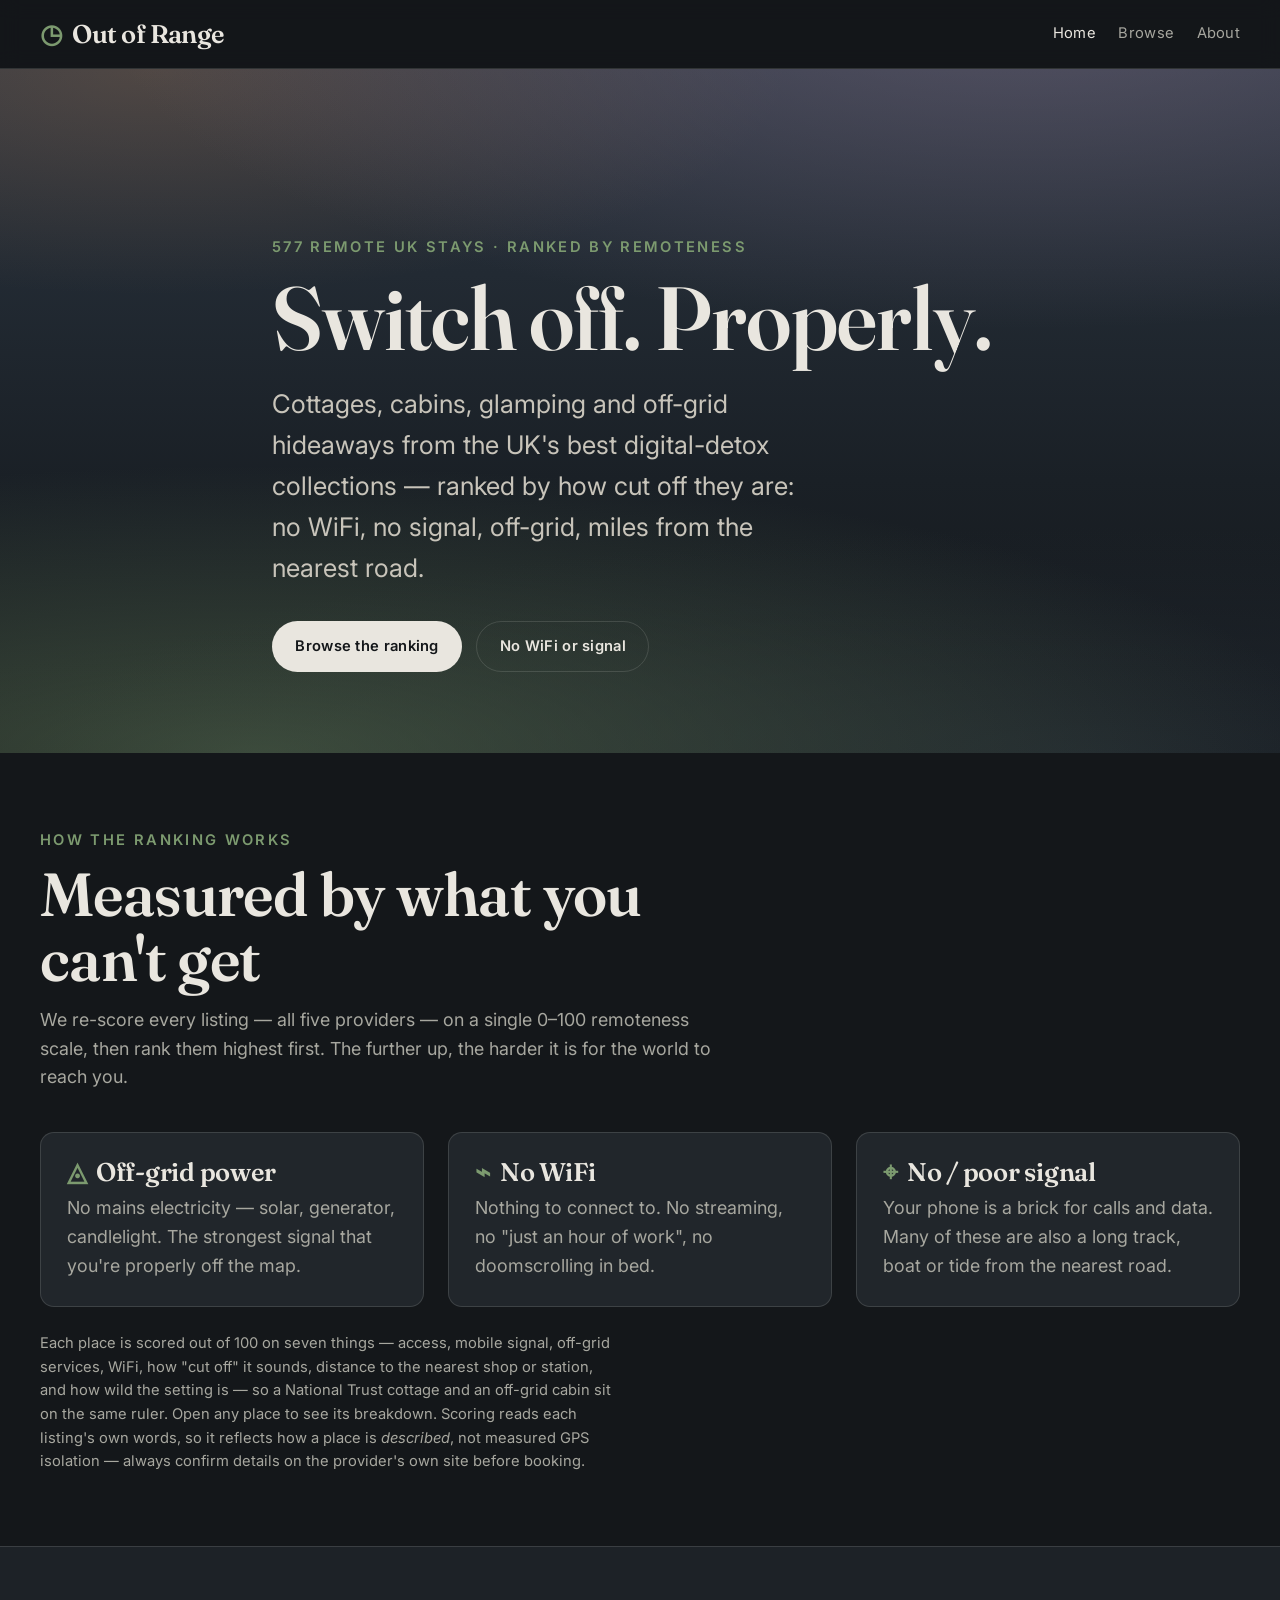
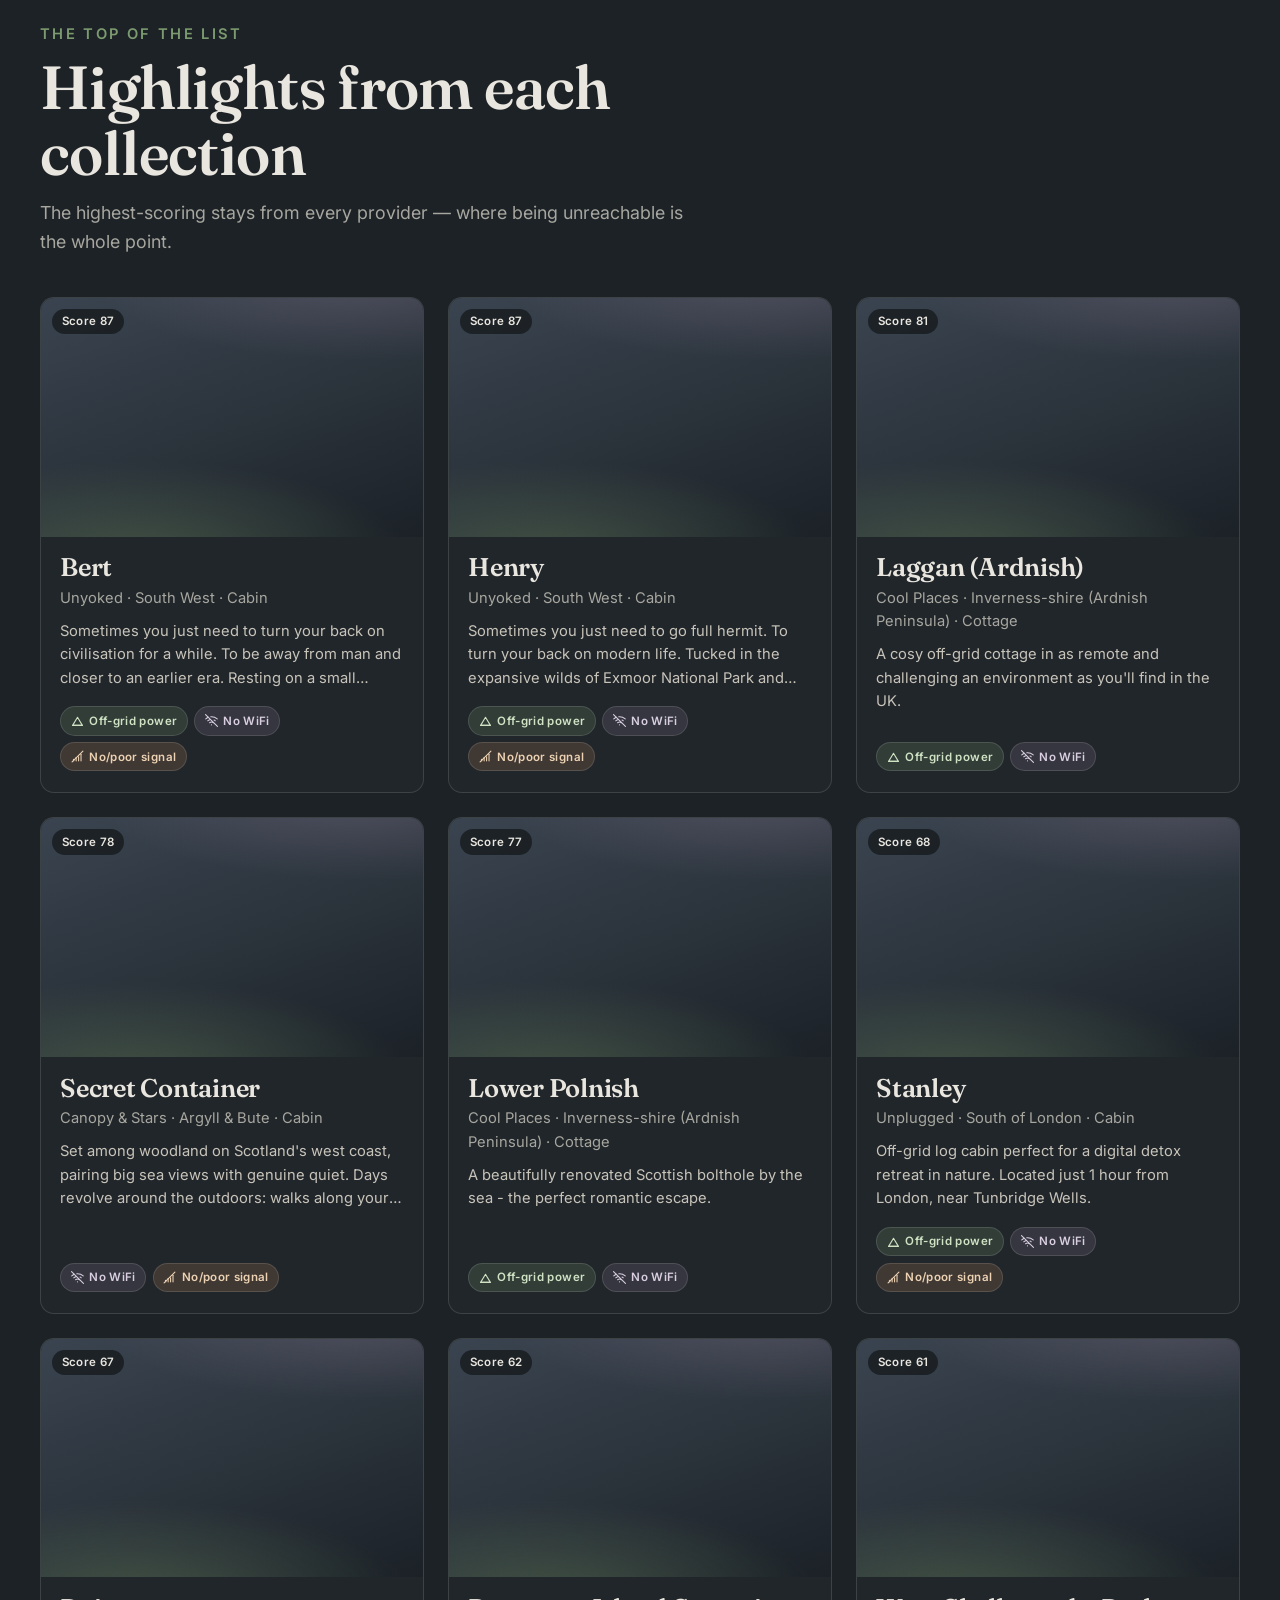
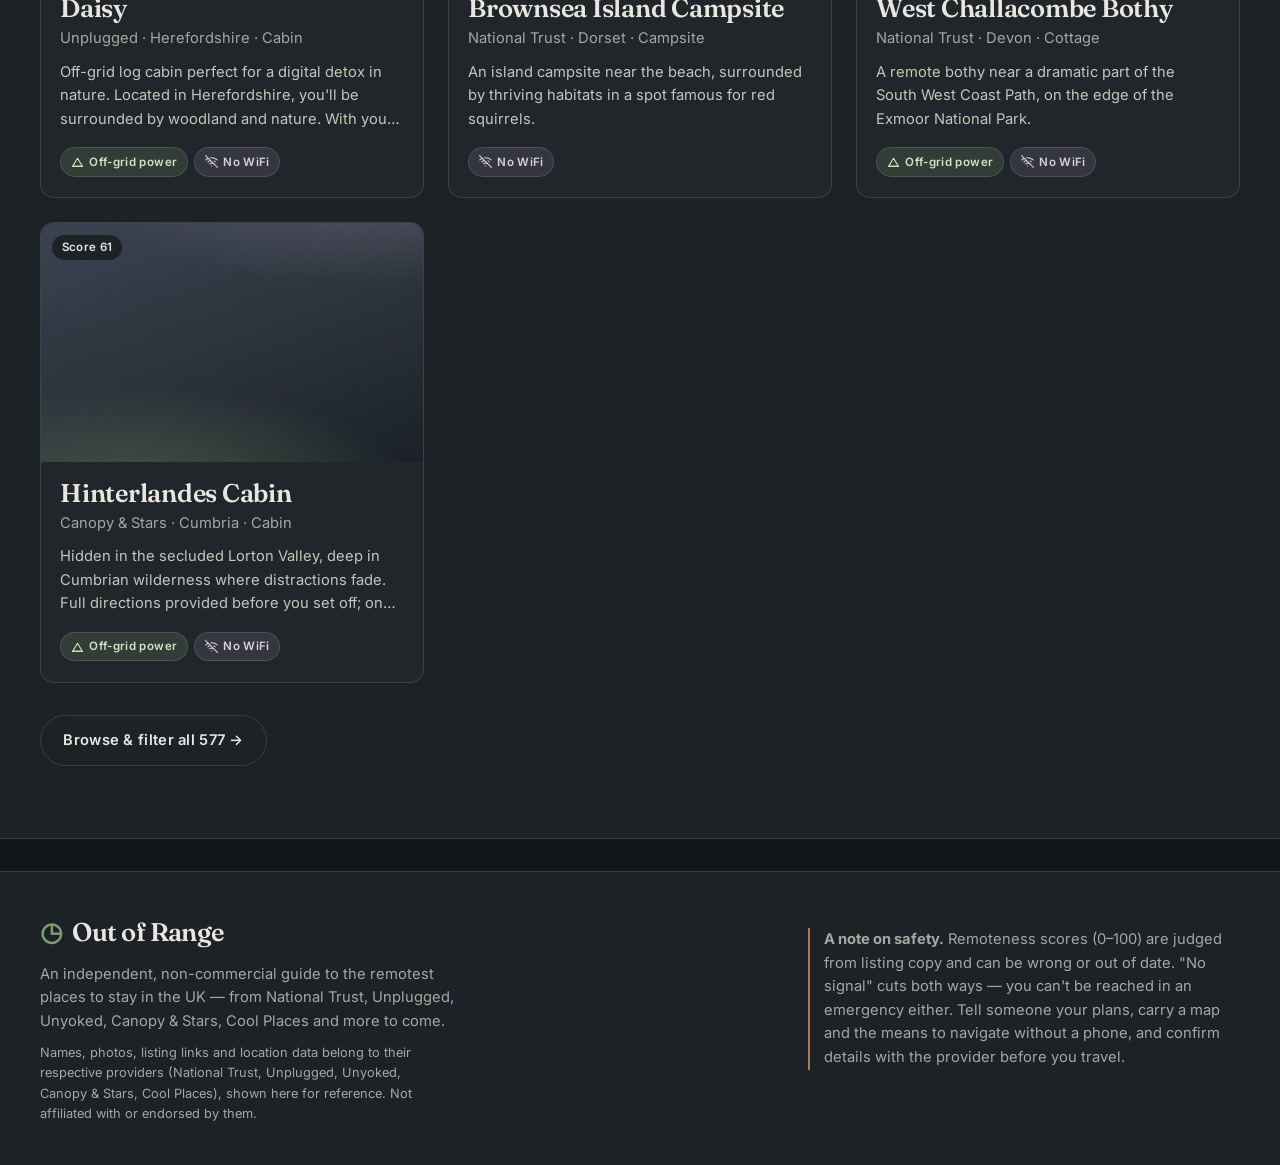
==== index.html @ 347387bb "Initial commit: Out of Range — ranked guide to remote UK stays Static site (plain HTML/CSS/JS) ranki" ====
<!DOCTYPE html>
<html lang="en-GB">
<head>
  <meta charset="UTF-8">
  <meta name="viewport" content="width=device-width, initial-scale=1.0">
  <title>Out of Range — the remotest UK stays, ranked</title>
  <meta name="description" content="Remote UK cottages, cabins, glamping and campsites from National Trust, Unplugged, Unyoked, Canopy &amp; Stars and Cool Places — ranked by how cut off they are: no WiFi, no mobile signal, off-grid, hard to reach.">
  <link rel="preconnect" href="https://fonts.googleapis.com">
  <link rel="preconnect" href="https://fonts.gstatic.com" crossorigin>
  <link href="https://fonts.googleapis.com/css2?family=Fraunces:opsz,wght@9..144,500;9..144,600&family=Inter:wght@400;500;600&display=swap" rel="stylesheet">
  <link rel="stylesheet" href="css/styles.css?v=40389946">
</head>
<body>
  <a class="skip-link" href="#main">Skip to content</a>

  <header class="site-header">
    <div class="wrap site-header__inner">
      <a class="brand" href="index.html"><span class="brand__mark">◷</span> Out of Range</a>
      <nav class="nav" aria-label="Primary">
        <a href="index.html" aria-current="page">Home</a>
        <a href="browse.html">Browse</a>
        <a href="#about">About</a>
      </nav>
    </div>
  </header>

  <main id="main">
    <!-- Hero -->
    <section class="hero">
      <div class="hero__scene" aria-hidden="true"></div>
      <div class="hero__ridges" aria-hidden="true"></div>
      <div class="wrap hero__inner">
        <span class="eyebrow">577 remote UK stays · ranked by remoteness</span>
        <h1>Switch off. Properly.</h1>
        <p>Cottages, cabins, glamping and off-grid hideaways from the UK's best digital-detox collections — ranked by how cut off they are: no WiFi, no signal, off-grid, miles from the nearest road.</p>
        <div class="hero__cta">
          <a class="btn btn--primary" href="browse.html">Browse the ranking</a>
          <a class="btn btn--ghost" href="browse.html?connectivity=nowifi,nosignal">No WiFi or signal</a>
        </div>
      </div>
    </section>

    <!-- Concept -->
    <section class="section" id="about">
      <div class="wrap">
        <div class="section__head">
          <span class="eyebrow">How the ranking works</span>
          <h2>Measured by what you can't get</h2>
          <p class="muted">We re-score every listing — all five providers — on a single 0–100 remoteness scale, then rank them highest first. The further up, the harder it is for the world to reach you.</p>
        </div>
        <div class="concept-grid">
          <div class="concept">
            <h3><span class="icon">◬</span> Off-grid power</h3>
            <p class="muted">No mains electricity — solar, generator, candlelight. The strongest signal that you're properly off the map.</p>
          </div>
          <div class="concept">
            <h3><span class="icon">⌁</span> No WiFi</h3>
            <p class="muted">Nothing to connect to. No streaming, no "just an hour of work", no doomscrolling in bed.</p>
          </div>
          <div class="concept">
            <h3><span class="icon">⌖</span> No / poor signal</h3>
            <p class="muted">Your phone is a brick for calls and data. Many of these are also a long track, boat or tide from the nearest road.</p>
          </div>
        </div>
        <p class="muted" style="margin-block-start:1.6rem;max-inline-size:64ch;font-size:var(--step--1)">
          Each place is scored out of 100 on seven things — access, mobile signal, off-grid services, WiFi, how "cut off" it sounds, distance to the nearest shop or station, and how wild the setting is — so a National Trust cottage and an off-grid cabin sit on the same ruler. Open any place to see its breakdown. Scoring reads each listing's own words, so it reflects how a place is <em>described</em>, not measured GPS isolation — always confirm details on the provider's own site before booking.
        </p>
      </div>
    </section>

    <!-- Featured -->
    <section class="section section--alt">
      <div class="wrap">
        <div class="section__head">
          <span class="eyebrow">The top of the list</span>
          <h2>Highlights from each collection</h2>
          <p class="muted">The highest-scoring stays from every provider — where being unreachable is the whole point.</p>
        </div>
        <div class="card-grid" id="featured-grid"><!-- populated by site.js --></div>
        <p style="margin-block-start:2rem">
          <a class="btn btn--ghost" href="browse.html">Browse &amp; filter all 577 →</a>
        </p>
      </div>
    </section>
  </main>

  <footer class="site-footer">
    <div class="wrap site-footer__inner">
      <div>
        <a class="brand" href="index.html"><span class="brand__mark">◷</span> Out of Range</a>
        <p style="margin-block-start:0.6rem">An independent, non-commercial guide to the remotest places to stay in the UK — from National Trust, Unplugged, Unyoked, Canopy &amp; Stars, Cool Places and more to come.</p>
        <p class="muted" style="font-size:0.8rem;margin-block-start:0.6rem">Names, photos, listing links and location data belong to their respective providers (National Trust, Unplugged, Unyoked, Canopy &amp; Stars, Cool Places), shown here for reference. Not affiliated with or endorsed by them.</p>
      </div>
      <div>
        <p class="safety"><strong>A note on safety.</strong> Remoteness scores (0–100) are judged from listing copy and can be wrong or out of date. "No signal" cuts both ways — you can't be reached in an emergency either. Tell someone your plans, carry a map and the means to navigate without a phone, and confirm details with the provider before you travel.</p>
      </div>
    </div>
  </footer>

  <script src="js/data.js?v=ab184cbf"></script>
  <script src="js/site.js?v=0c381d58"></script>
</body>
</html>
---- css/styles.css ----
/* ============================================================
   Out of Range — styles
   Plain CSS, no build. Organised: tokens, reset, layout,
   components, page sections, responsive, motion.
   ============================================================ */

/* ---------- Design tokens ---------- */
:root {
  /* Earthy / atmospheric palette */
  --ink: #14171a;          /* near-black slate */
  --ink-2: #1d2227;
  --fog: #e9e6df;          /* warm off-white */
  --fog-dim: #c8c4ba;
  --stone: #6f7670;        /* muted grey-green */
  --moss: #5b7355;         /* moss green */
  --moss-bright: #7c9a6f;
  --heather: #7d6f86;      /* muted purple */
  --rust: #b07a4f;         /* warm accent */
  --line: rgba(233, 230, 223, 0.14);

  --bg: var(--ink);
  --surface: #21262b;
  --surface-2: #2a3036;
  --text: var(--fog);
  --text-dim: #a7a79f;
  --accent: var(--moss-bright);

  --maxw: 1200px;
  --radius: 14px;
  --radius-sm: 9px;
  --shadow: 0 14px 40px rgba(0, 0, 0, 0.45);

  --serif: "Fraunces", "Iowan Old Style", "Palatino Linotype", Georgia, serif;
  --sans: "Inter", system-ui, -apple-system, "Segoe UI", Roboto, sans-serif;

  --step--1: clamp(0.82rem, 0.78rem + 0.2vw, 0.92rem);
  --step-0: clamp(1rem, 0.96rem + 0.25vw, 1.12rem);
  --step-1: clamp(1.3rem, 1.2rem + 0.6vw, 1.6rem);
  --step-2: clamp(1.7rem, 1.4rem + 1.4vw, 2.4rem);
  --step-3: clamp(2.4rem, 1.9rem + 2.6vw, 3.8rem);
  --step-4: clamp(3rem, 2.2rem + 4.5vw, 5.6rem);
}

/* ---------- Reset ---------- */
*,
*::before,
*::after { box-sizing: border-box; }

* { margin: 0; }

html { -webkit-text-size-adjust: 100%; scroll-behavior: smooth; }

body {
  font-family: var(--sans);
  font-size: var(--step-0);
  line-height: 1.6;
  color: var(--text);
  background: var(--bg);
  -webkit-font-smoothing: antialiased;
  text-rendering: optimizeLegibility;
  min-block-size: 100dvh;
}

img { display: block; max-inline-size: 100%; height: auto; }

a { color: inherit; text-decoration-color: var(--line); text-underline-offset: 3px; }
a:hover { text-decoration-color: var(--accent); }

h1, h2, h3 { font-family: var(--serif); font-weight: 600; line-height: 1.08; letter-spacing: -0.01em; }

button { font: inherit; cursor: pointer; }

:focus-visible {
  outline: 2px solid var(--moss-bright);
  outline-offset: 3px;
  border-radius: 4px;
}

/* ---------- Layout helpers ---------- */
.wrap {
  inline-size: min(100% - 2.5rem, var(--maxw));
  margin-inline: auto;
}

.skip-link {
  position: absolute;
  inset-block-start: -100px;
  inset-inline-start: 1rem;
  background: var(--fog);
  color: var(--ink);
  padding: 0.6rem 1rem;
  border-radius: 0 0 var(--radius-sm) var(--radius-sm);
  z-index: 100;
  transition: inset-block-start 0.2s ease;
}
.skip-link:focus { inset-block-start: 0; }

.eyebrow {
  font-family: var(--sans);
  font-size: var(--step--1);
  font-weight: 600;
  letter-spacing: 0.16em;
  text-transform: uppercase;
  color: var(--accent);
}

.muted { color: var(--text-dim); }

.visually-hidden {
  position: absolute;
  inline-size: 1px;
  block-size: 1px;
  padding: 0;
  margin: -1px;
  overflow: hidden;
  clip: rect(0, 0, 0, 0);
  white-space: nowrap;
  border: 0;
}

/* ---------- Header / nav ---------- */
.site-header {
  position: sticky;
  inset-block-start: 0;
  z-index: 40;
  backdrop-filter: blur(10px);
  background: color-mix(in srgb, var(--ink) 78%, transparent);
  border-block-end: 1px solid var(--line);
}
.site-header__inner {
  display: flex;
  align-items: center;
  justify-content: space-between;
  gap: 1rem;
  padding-block: 0.85rem;
}
.brand {
  display: inline-flex;
  align-items: center;
  gap: 0.6rem;
  font-family: var(--serif);
  font-size: var(--step-1);
  font-weight: 600;
  text-decoration: none;
  letter-spacing: -0.02em;
}
.brand__mark { color: var(--accent); }
.nav {
  display: flex;
  gap: 1.4rem;
  font-size: var(--step--1);
  letter-spacing: 0.02em;
}
.nav a { text-decoration: none; color: var(--text-dim); transition: color 0.15s ease; }
.nav a:hover,
.nav a[aria-current="page"] { color: var(--text); }

/* ---------- Hero ---------- */
.hero {
  position: relative;
  isolation: isolate;
  min-block-size: clamp(420px, 76dvh, 760px);
  display: grid;
  align-items: end;
  overflow: clip;
}
.hero__scene {
  position: absolute;
  inset: 0;
  z-index: -2;
  /* Layered gradients evoking misty ridgelines at dusk. */
  background:
    radial-gradient(120% 80% at 80% -10%, rgba(125, 111, 134, 0.5), transparent 60%),
    radial-gradient(90% 60% at 12% 0%, rgba(176, 122, 79, 0.28), transparent 55%),
    linear-gradient(180deg, #2b3440 0%, #222a33 30%, #1a2026 60%, #14171a 100%);
}
.hero__ridges {
  position: absolute;
  inset: 0;
  z-index: -1;
  background:
    radial-gradient(140% 70% at 20% 100%, rgba(91, 115, 85, 0.55), transparent 60%),
    radial-gradient(150% 60% at 85% 100%, rgba(31, 38, 46, 0.9), transparent 55%),
    radial-gradient(120% 50% at 50% 108%, rgba(20, 23, 26, 0.95), transparent 60%);
}
.hero__inner { padding-block: clamp(3rem, 9vh, 7rem); max-inline-size: 46rem; }
.hero h1 {
  font-size: var(--step-4);
  margin-block: 0.6rem 1.1rem;
}
.hero p { font-size: var(--step-1); color: var(--fog-dim); max-inline-size: 34rem; }
.hero__cta { margin-block-start: 2rem; display: flex; flex-wrap: wrap; gap: 0.9rem; }

/* ---------- Buttons ---------- */
.btn {
  display: inline-flex;
  align-items: center;
  gap: 0.5rem;
  padding: 0.8rem 1.4rem;
  border-radius: 999px;
  border: 1px solid transparent;
  font-size: var(--step--1);
  font-weight: 600;
  letter-spacing: 0.02em;
  text-decoration: none;
  transition: transform 0.15s ease, background 0.15s ease, border-color 0.15s ease;
}
.btn svg { inline-size: 17px; block-size: 17px; flex: none; }
.btn--primary { background: var(--fog); color: var(--ink); }
.btn--primary:hover { transform: translateY(-2px); background: #fff; }
.btn--ghost { border-color: var(--line); color: var(--text); }
.btn--ghost:hover { border-color: var(--accent); transform: translateY(-2px); }

/* ---------- Section scaffolding ---------- */
.section { padding-block: clamp(3.5rem, 8vh, 6rem); }
.section__head { max-inline-size: 42rem; margin-block-end: 2.5rem; }
.section__head h2 { font-size: var(--step-3); margin-block: 0.5rem 0.8rem; }
.section--alt { background: var(--ink-2); border-block: 1px solid var(--line); }

/* ---------- Concept strip ---------- */
.concept-grid {
  display: grid;
  grid-template-columns: repeat(auto-fit, minmax(220px, 1fr));
  gap: 1.5rem;
}
.concept {
  padding: 1.6rem;
  border: 1px solid var(--line);
  border-radius: var(--radius);
  background: var(--surface);
}
.concept h3 { font-size: var(--step-1); margin-block-end: 0.5rem; display: flex; align-items: center; gap: 0.6rem; }
.concept .icon { color: var(--accent); }

/* ---------- Card grid ---------- */
.card-grid {
  display: grid;
  grid-template-columns: repeat(auto-fill, minmax(min(100%, 290px), 1fr));
  gap: 1.5rem;
}

.card {
  position: relative;
  display: flex;
  flex-direction: column;
  background: var(--surface);
  border: 1px solid var(--line);
  border-radius: var(--radius);
  overflow: clip;
  text-decoration: none;
  color: inherit;
  transition: transform 0.18s ease, border-color 0.18s ease, box-shadow 0.18s ease;
}
.card:hover {
  transform: translateY(-4px);
  border-color: color-mix(in srgb, var(--accent) 50%, var(--line));
  box-shadow: var(--shadow);
}
.card__media {
  aspect-ratio: 16 / 10;
  position: relative;
  overflow: clip;
}
.card__media img {
  inline-size: 100%;
  block-size: 100%;
  object-fit: cover;
  transition: transform 0.4s ease;
}
.card:hover .card__media img { transform: scale(1.04); }
.card__rank {
  position: absolute;
  inset-block-start: 0.7rem;
  inset-inline-start: 0.7rem;
  font-size: 0.72rem;
  font-weight: 600;
  letter-spacing: 0.03em;
  background: color-mix(in srgb, var(--ink) 72%, transparent);
  backdrop-filter: blur(4px);
  color: var(--fog);
  padding: 0.22rem 0.6rem;
  border-radius: 999px;
}
.card__body { padding: 1.1rem 1.2rem 1.3rem; display: flex; flex-direction: column; gap: 0.6rem; flex: 1; }
.card__title { font-size: var(--step-1); }
.card__loc { font-size: var(--step--1); color: var(--text-dim); margin-block-start: -0.3rem; }
.card__blurb {
  font-size: var(--step--1);
  color: var(--fog-dim);
  display: -webkit-box;
  -webkit-line-clamp: 3;
  -webkit-box-orient: vertical;
  line-clamp: 3;
  overflow: clip;
}
.card__badges { margin-block-start: auto; padding-block-start: 0.4rem; }

/* ---------- Connectivity badges ---------- */
.badges { display: flex; flex-wrap: wrap; gap: 0.4rem; }
.badge {
  display: inline-flex;
  align-items: center;
  gap: 0.35rem;
  font-size: 0.72rem;
  font-weight: 600;
  letter-spacing: 0.03em;
  padding: 0.28rem 0.6rem;
  border-radius: 999px;
  border: 1px solid var(--line);
  white-space: nowrap;
}
.badge svg { inline-size: 13px; block-size: 13px; }
.badge--nowifi { background: color-mix(in srgb, var(--heather) 22%, var(--surface)); color: #d9cfe0; }
.badge--patchy { background: color-mix(in srgb, var(--heather) 14%, var(--surface)); color: #c9c0d2; }
.badge--nosignal { background: color-mix(in srgb, var(--rust) 22%, var(--surface)); color: #ecd2b3; }
.badge--offgrid { background: color-mix(in srgb, var(--moss) 30%, var(--surface)); color: #cfe2c4; }

/* ---------- Image fallback (when a CDN photo won't load) ---------- */
.media--fallback {
  background:
    radial-gradient(120% 70% at 25% 110%, rgba(91, 115, 85, 0.55), transparent 60%),
    radial-gradient(120% 60% at 85% -10%, rgba(125, 111, 134, 0.4), transparent 60%),
    linear-gradient(160deg, #3a4450 0%, #2a323a 55%, #1b2127 100%);
}

/* ---------- Browse layout ---------- */
.browse {
  display: grid;
  grid-template-columns: 1fr;
  gap: 2rem;
  padding-block: clamp(2rem, 5vh, 3.5rem);
}
@media (min-width: 920px) {
  .browse { grid-template-columns: 260px 1fr; align-items: start; }
}

.filters {
  border: 1px solid var(--line);
  border-radius: var(--radius);
  background: var(--surface);
  padding: 1.3rem;
}
@media (min-width: 920px) {
  .filters { position: sticky; inset-block-start: 5rem; }
}
.filters h2 { font-size: var(--step-1); margin-block-end: 0.3rem; }
.filter-group { border: 0; padding: 0; margin-block-start: 1.3rem; }
.filter-group legend {
  font-size: var(--step--1);
  font-weight: 600;
  letter-spacing: 0.08em;
  text-transform: uppercase;
  color: var(--text-dim);
  margin-block-end: 0.6rem;
  padding: 0;
}
.filter-group--scroll {
  max-block-size: 240px;
  overflow-y: auto;
  scrollbar-gutter: stable;
  overscroll-behavior: contain;
}
.check {
  display: flex;
  align-items: center;
  gap: 0.6rem;
  padding: 0.4rem 0;
  font-size: var(--step--1);
  cursor: pointer;
}
.check input { inline-size: 1.05rem; block-size: 1.05rem; accent-color: var(--moss-bright); cursor: pointer; }
.check .count { margin-inline-start: auto; color: var(--text-dim); font-variant-numeric: tabular-nums; }

.search-field { position: relative; margin-block-start: 0.6rem; }
.search-field input {
  inline-size: 100%;
  padding: 0.7rem 0.9rem;
  border-radius: var(--radius-sm);
  border: 1px solid var(--line);
  background: var(--ink);
  color: var(--text);
  font: inherit;
}
.search-field input::placeholder { color: var(--text-dim); }

.filters__actions { margin-block-start: 1.4rem; }
.link-btn {
  background: none;
  border: 0;
  color: var(--accent);
  font-size: var(--step--1);
  font-weight: 600;
  padding: 0;
  text-decoration: underline;
  text-underline-offset: 3px;
}

.results__bar {
  display: flex;
  align-items: baseline;
  justify-content: space-between;
  gap: 1rem;
  margin-block-end: 1.3rem;
  flex-wrap: wrap;
}
.results__count { font-family: var(--serif); font-size: var(--step-1); }
.sort-field { display: flex; align-items: center; gap: 0.5rem; font-size: var(--step--1); color: var(--text-dim); }
.sort-field select {
  font: inherit;
  font-size: var(--step--1);
  color: var(--text);
  background: var(--surface);
  border: 1px solid var(--line);
  border-radius: var(--radius-sm);
  padding: 0.45rem 0.7rem;
}
.more-wrap { margin-block-start: 2rem; display: grid; place-items: center; }
.more-wrap[hidden] { display: none; }
.empty {
  border: 1px dashed var(--line);
  border-radius: var(--radius);
  padding: 3rem 1.5rem;
  text-align: center;
  color: var(--text-dim);
}

/* mobile filter toggle */
.filters-toggle { display: none; }
@media (max-width: 919px) {
  .filters-toggle {
    display: inline-flex;
    align-items: center;
    gap: 0.5rem;
    margin-block-end: 1rem;
    padding: 0.7rem 1.1rem;
    border-radius: 999px;
    border: 1px solid var(--line);
    background: var(--surface);
    color: var(--text);
  }
  .filters { display: none; }
  .filters[data-open="true"] { display: block; }
}

/* ---------- Place detail ---------- */
.place-hero {
  position: relative;
  isolation: isolate;
  min-block-size: clamp(340px, 56dvh, 560px);
  display: grid;
  align-items: end;
  overflow: clip;
}
.place-hero__bg { position: absolute; inset: 0; z-index: -2; }
.place-hero__bg img { inline-size: 100%; block-size: 100%; object-fit: cover; }
.place-hero::after {
  content: "";
  position: absolute;
  inset: 0;
  z-index: -1;
  background: linear-gradient(180deg, rgba(20,23,26,0.15) 0%, rgba(20,23,26,0.55) 55%, rgba(20,23,26,0.95) 100%);
}
.place-hero__inner { padding-block: clamp(2rem, 6vh, 4rem); }
.place-hero h1 { font-size: var(--step-3); margin-block: 0.6rem 0.8rem; max-inline-size: 18ch; }
.place-hero__meta { display: flex; flex-wrap: wrap; gap: 0.5rem 1.2rem; color: var(--fog-dim); font-size: var(--step--1); }

.place-body {
  display: grid;
  grid-template-columns: 1fr;
  gap: 2.5rem;
  padding-block: clamp(2.5rem, 6vh, 4rem);
}
@media (min-width: 860px) {
  .place-body { grid-template-columns: 1fr 300px; align-items: start; }
}
.prose p { margin-block-end: 1rem; max-inline-size: 60ch; }
.prose p:first-of-type { font-size: var(--step-1); color: var(--fog); font-family: var(--serif); line-height: 1.4; }

.block-h { font-size: var(--step-1); margin-block: 2rem 0.9rem; }

.chips { display: flex; flex-wrap: wrap; gap: 0.5rem; }
.chip {
  font-size: var(--step--1);
  padding: 0.35rem 0.75rem;
  border-radius: 999px;
  border: 1px solid var(--line);
  background: var(--surface);
  color: var(--fog-dim);
}

.quotes { list-style: none; padding: 0; display: flex; flex-direction: column; gap: 0.9rem; max-inline-size: 62ch; }
.quotes li {
  padding: 0.7rem 0 0.7rem 1.1rem;
  border-inline-start: 2px solid color-mix(in srgb, var(--accent) 60%, var(--line));
  color: var(--fog-dim);
  font-style: italic;
}

.score-total { font-family: var(--sans); font-size: var(--step-1); color: var(--accent); margin-inline-start: 0.4rem; }
.score-total small { color: var(--text-dim); font-weight: 400; }
.score-why { max-inline-size: 60ch; margin-block: -0.3rem 1rem; font-style: italic; }
.scorebars { display: grid; gap: 0.55rem; max-inline-size: 30rem; }
.bar { display: grid; grid-template-columns: 7.5rem 1fr 3rem; align-items: center; gap: 0.7rem; font-size: var(--step--1); }
.bar__label { color: var(--fog-dim); }
.bar__track { block-size: 8px; border-radius: 999px; background: color-mix(in srgb, var(--fog) 10%, transparent); overflow: clip; }
.bar__fill { display: block; block-size: 100%; border-radius: 999px; background: linear-gradient(90deg, var(--moss), var(--moss-bright)); }
.bar__val { text-align: end; color: var(--fog-dim); font-variant-numeric: tabular-nums; }
.bar__val small { color: var(--text-dim); }

.caveat {
  margin-block-start: 1.5rem;
  padding: 0.9rem 1.1rem;
  border-radius: var(--radius-sm);
  background: color-mix(in srgb, var(--rust) 12%, var(--surface));
  border: 1px solid var(--line);
  font-size: var(--step--1);
  max-inline-size: 62ch;
}

.gallery {
  margin-block-start: 2rem;
  display: grid;
  grid-template-columns: repeat(auto-fit, minmax(180px, 1fr));
  gap: 0.8rem;
}
.gallery__item { aspect-ratio: 4 / 3; border-radius: var(--radius-sm); overflow: clip; }
.gallery__item img { inline-size: 100%; block-size: 100%; object-fit: cover; }

.factbox__actions { margin-block-start: 1.4rem; display: flex; flex-direction: column; gap: 0.7rem; }
.factbox__actions .btn { justify-content: center; }

.factbox {
  border: 1px solid var(--line);
  border-radius: var(--radius);
  background: var(--surface);
  padding: 1.4rem;
}
@media (min-width: 860px) { .factbox { position: sticky; inset-block-start: 5rem; } }
.factbox h2 { font-size: var(--step-1); margin-block-end: 1rem; }
.fact { padding-block: 0.7rem; border-block-start: 1px solid var(--line); }
.fact:first-of-type { border-block-start: 0; padding-block-start: 0; }
.fact dt { font-size: 0.72rem; letter-spacing: 0.08em; text-transform: uppercase; color: var(--text-dim); }
.fact dd { margin-block-start: 0.15rem; }
.connectivity-note {
  margin-block-start: 1.2rem;
  padding: 0.9rem 1rem;
  border-radius: var(--radius-sm);
  background: var(--ink);
  border: 1px solid var(--line);
  font-size: var(--step--1);
  color: var(--fog-dim);
}
.back-link { display: inline-flex; align-items: center; gap: 0.4rem; margin-block-end: 1.5rem; font-size: var(--step--1); color: var(--text-dim); text-decoration: none; white-space: nowrap; }
.back-link svg { inline-size: 16px; block-size: 16px; flex: none; }
.back-link:hover { color: var(--text); }

/* ---------- Footer ---------- */
.site-footer {
  border-block-start: 1px solid var(--line);
  background: var(--ink-2);
  padding-block: 2.5rem;
  margin-block-start: 2rem;
}
.site-footer__inner { display: flex; flex-wrap: wrap; gap: 1.5rem 3rem; justify-content: space-between; }
.site-footer p { font-size: var(--step--1); color: var(--text-dim); max-inline-size: 48ch; }
.safety {
  margin-block-start: 1rem;
  font-size: 0.8rem;
  color: var(--text-dim);
  border-inline-start: 2px solid var(--rust);
  padding-inline-start: 0.9rem;
}

/* ---------- Motion ---------- */
@media (prefers-reduced-motion: reduce) {
  html { scroll-behavior: auto; }
  *, *::before, *::after {
    animation-duration: 0.001ms !important;
    transition-duration: 0.001ms !important;
  }
}
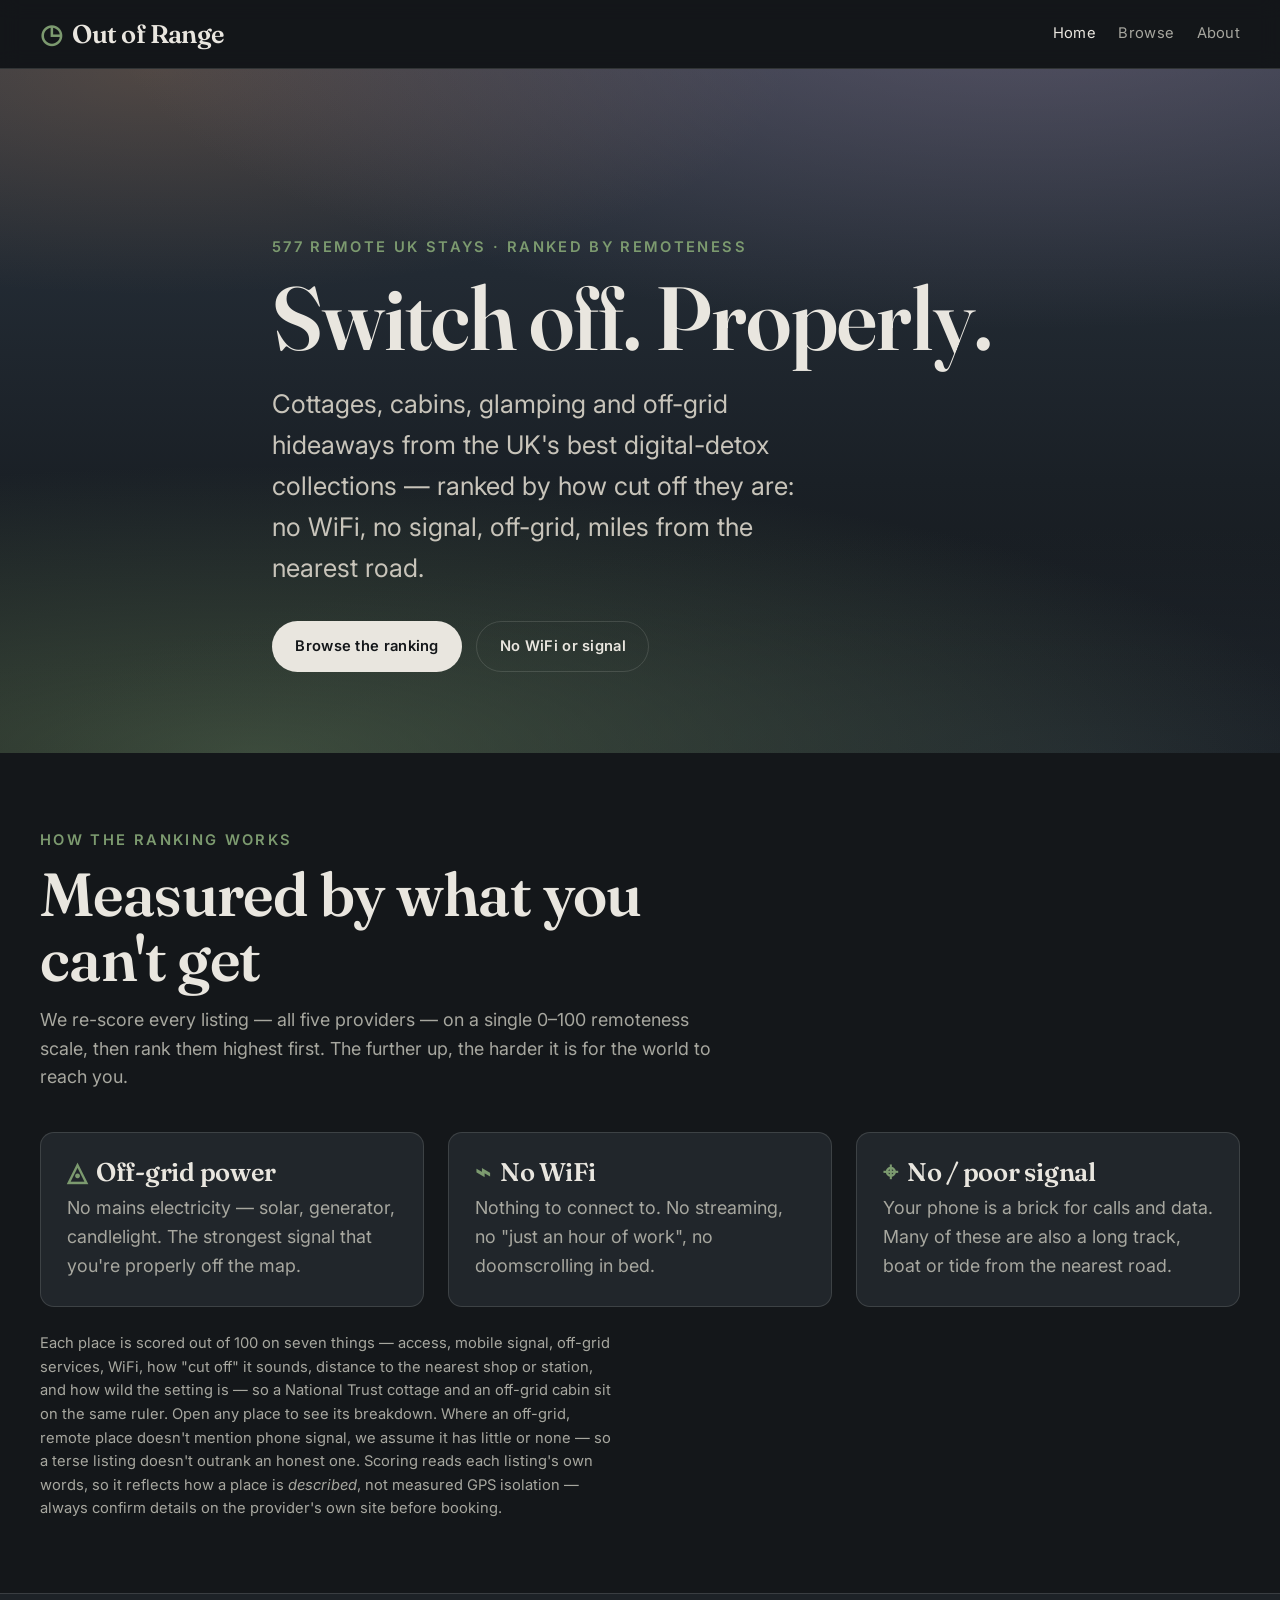
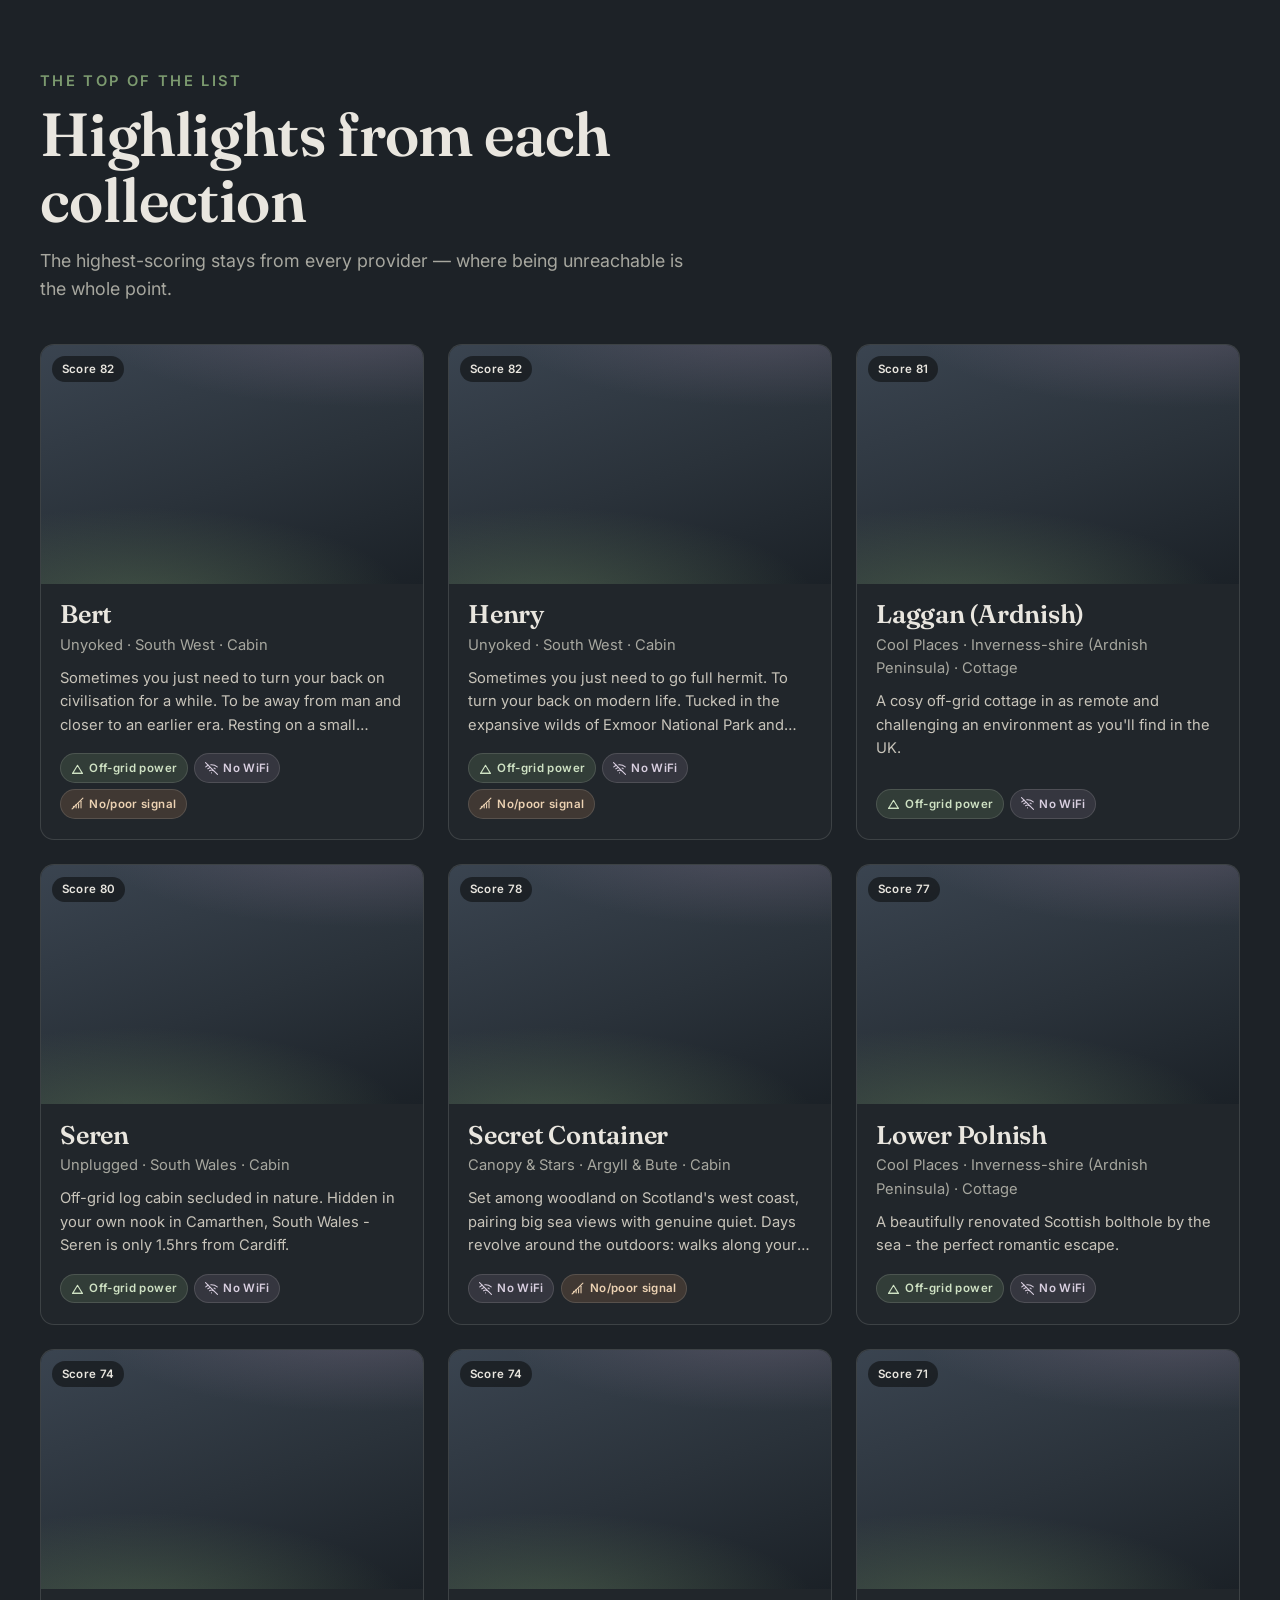
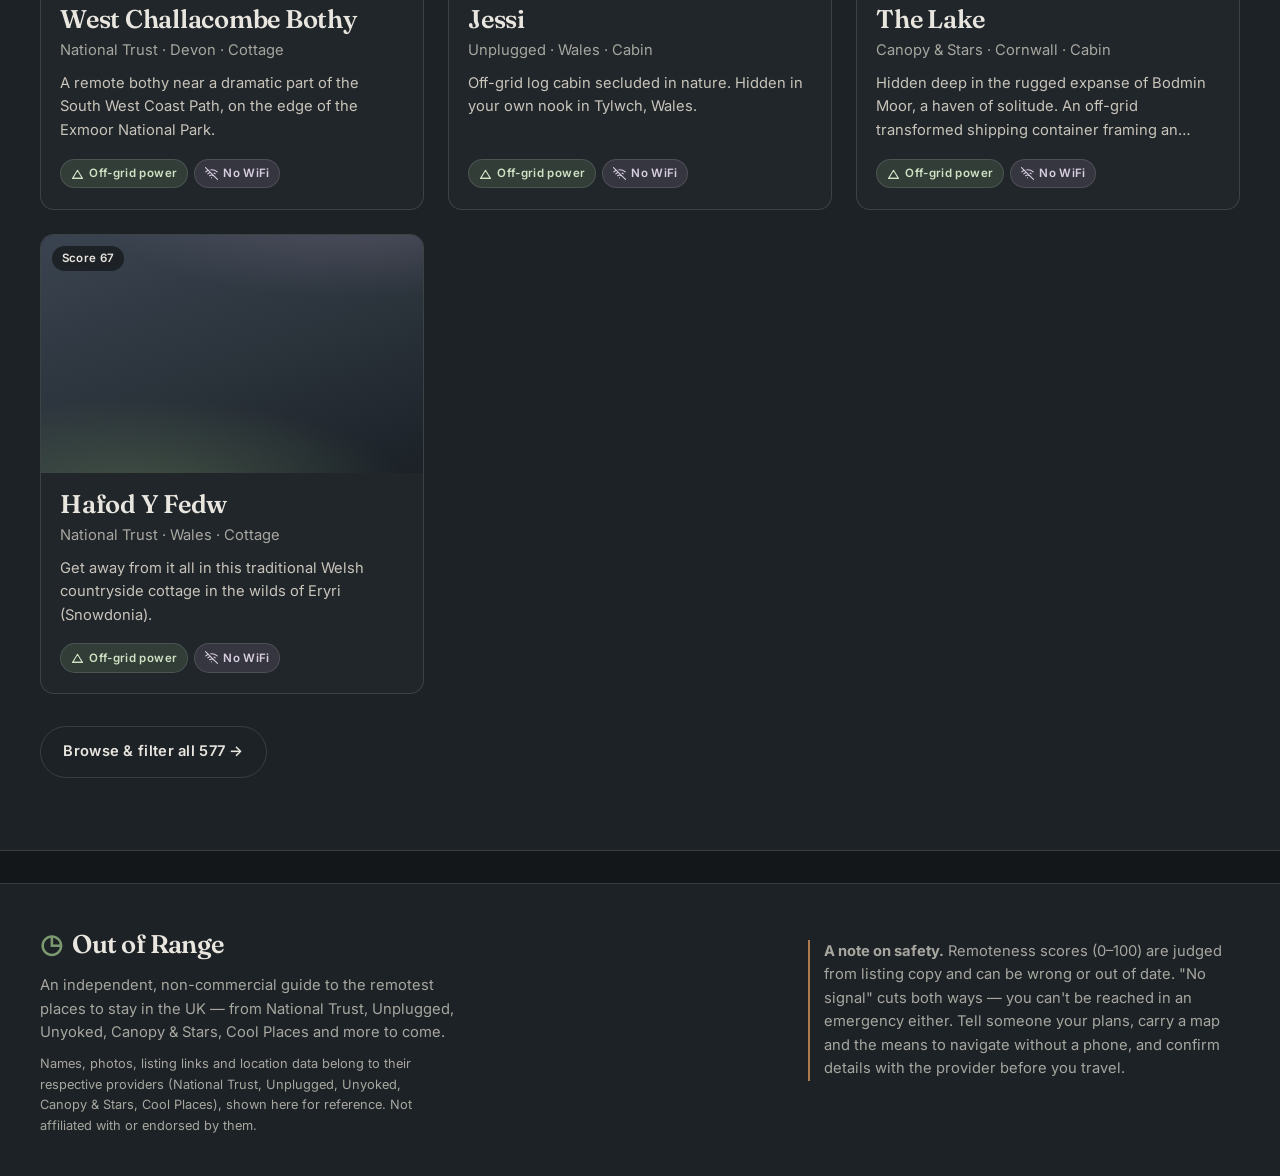
==== commit 6d7f3d32: "Fairer scoring: infer signal for off-grid remote places; ease short hike-in access Listing-copy scor" ====
--- a/index.html
+++ b/index.html
@@ -63,7 +63,7 @@
           </div>
         </div>
         <p class="muted" style="margin-block-start:1.6rem;max-inline-size:64ch;font-size:var(--step--1)">
-          Each place is scored out of 100 on seven things — access, mobile signal, off-grid services, WiFi, how "cut off" it sounds, distance to the nearest shop or station, and how wild the setting is — so a National Trust cottage and an off-grid cabin sit on the same ruler. Open any place to see its breakdown. Scoring reads each listing's own words, so it reflects how a place is <em>described</em>, not measured GPS isolation — always confirm details on the provider's own site before booking.
+          Each place is scored out of 100 on seven things — access, mobile signal, off-grid services, WiFi, how "cut off" it sounds, distance to the nearest shop or station, and how wild the setting is — so a National Trust cottage and an off-grid cabin sit on the same ruler. Open any place to see its breakdown. Where an off-grid, remote place doesn't mention phone signal, we assume it has little or none — so a terse listing doesn't outrank an honest one. Scoring reads each listing's own words, so it reflects how a place is <em>described</em>, not measured GPS isolation — always confirm details on the provider's own site before booking.
         </p>
       </div>
     </section>
@@ -97,7 +97,7 @@
     </div>
   </footer>
 
-  <script src="js/data.js?v=ab184cbf"></script>
+  <script src="js/data.js?v=fb773a36"></script>
   <script src="js/site.js?v=0c381d58"></script>
 </body>
 </html>
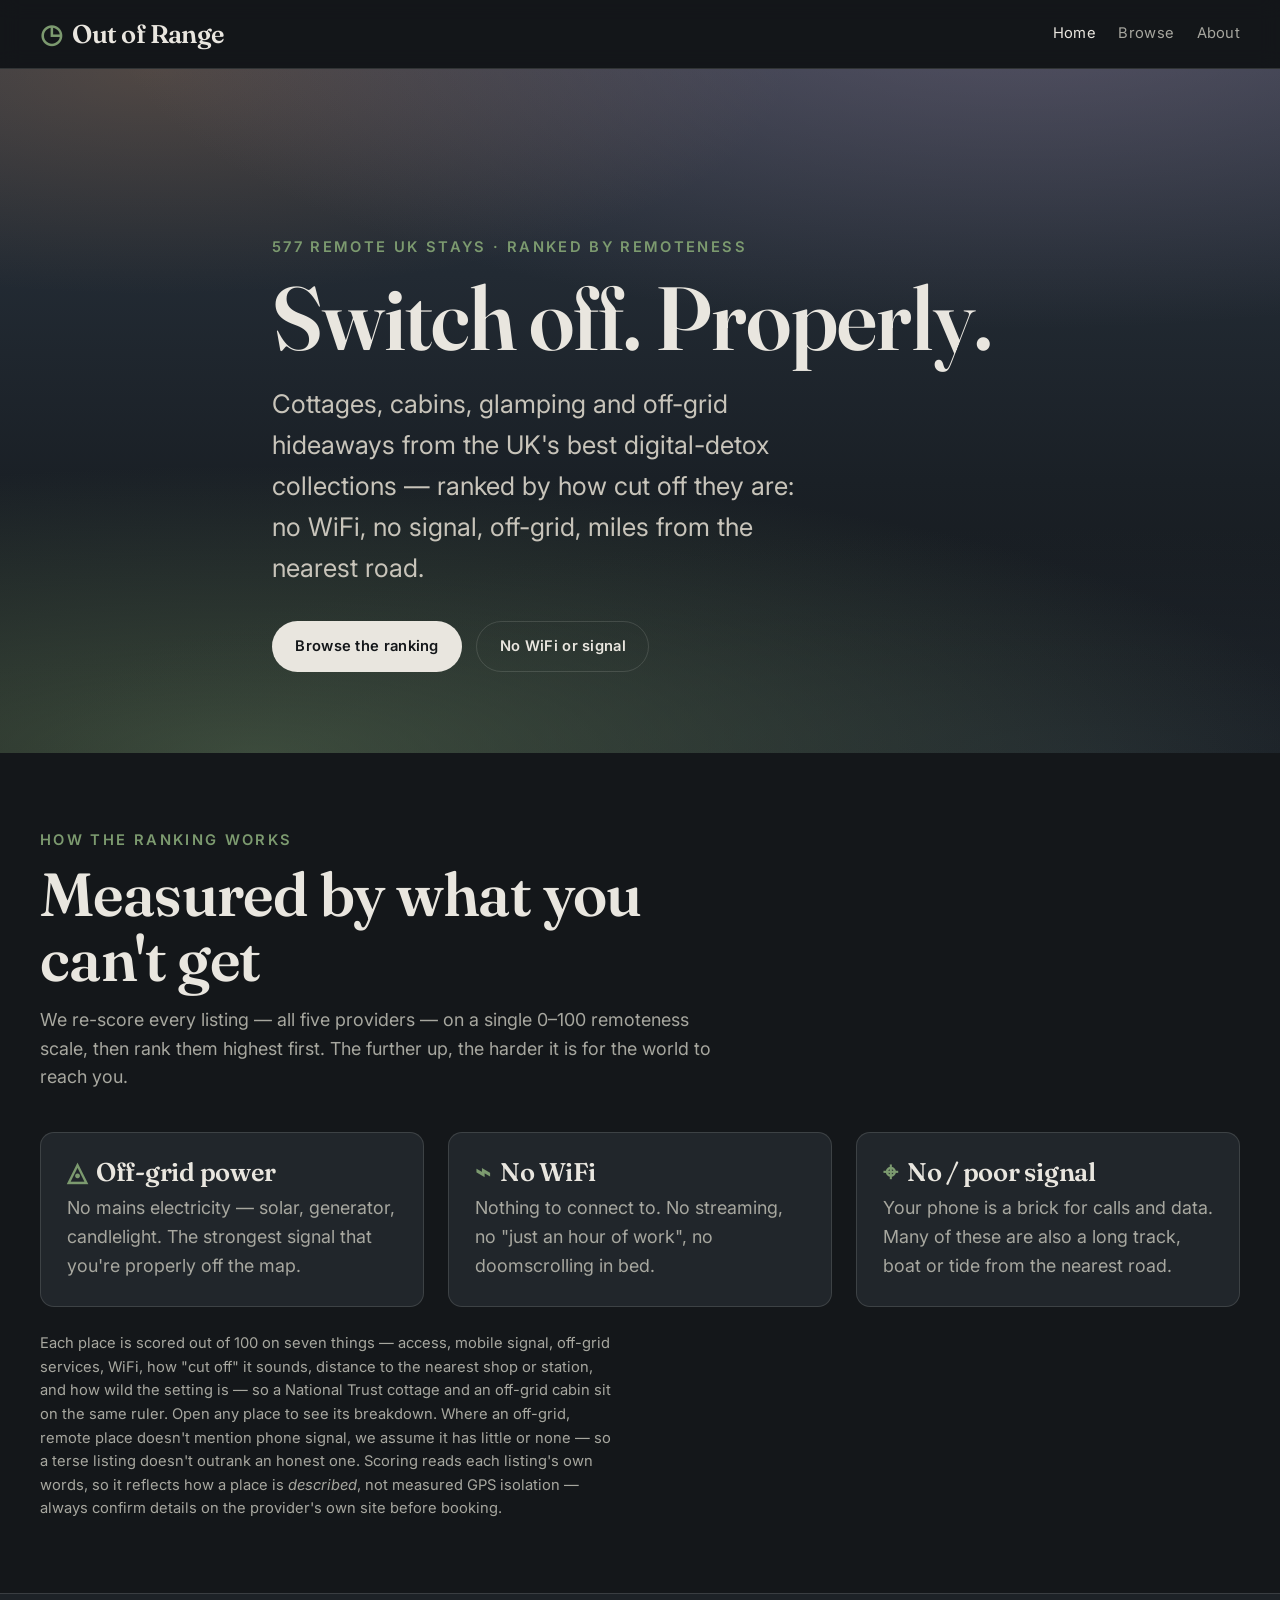
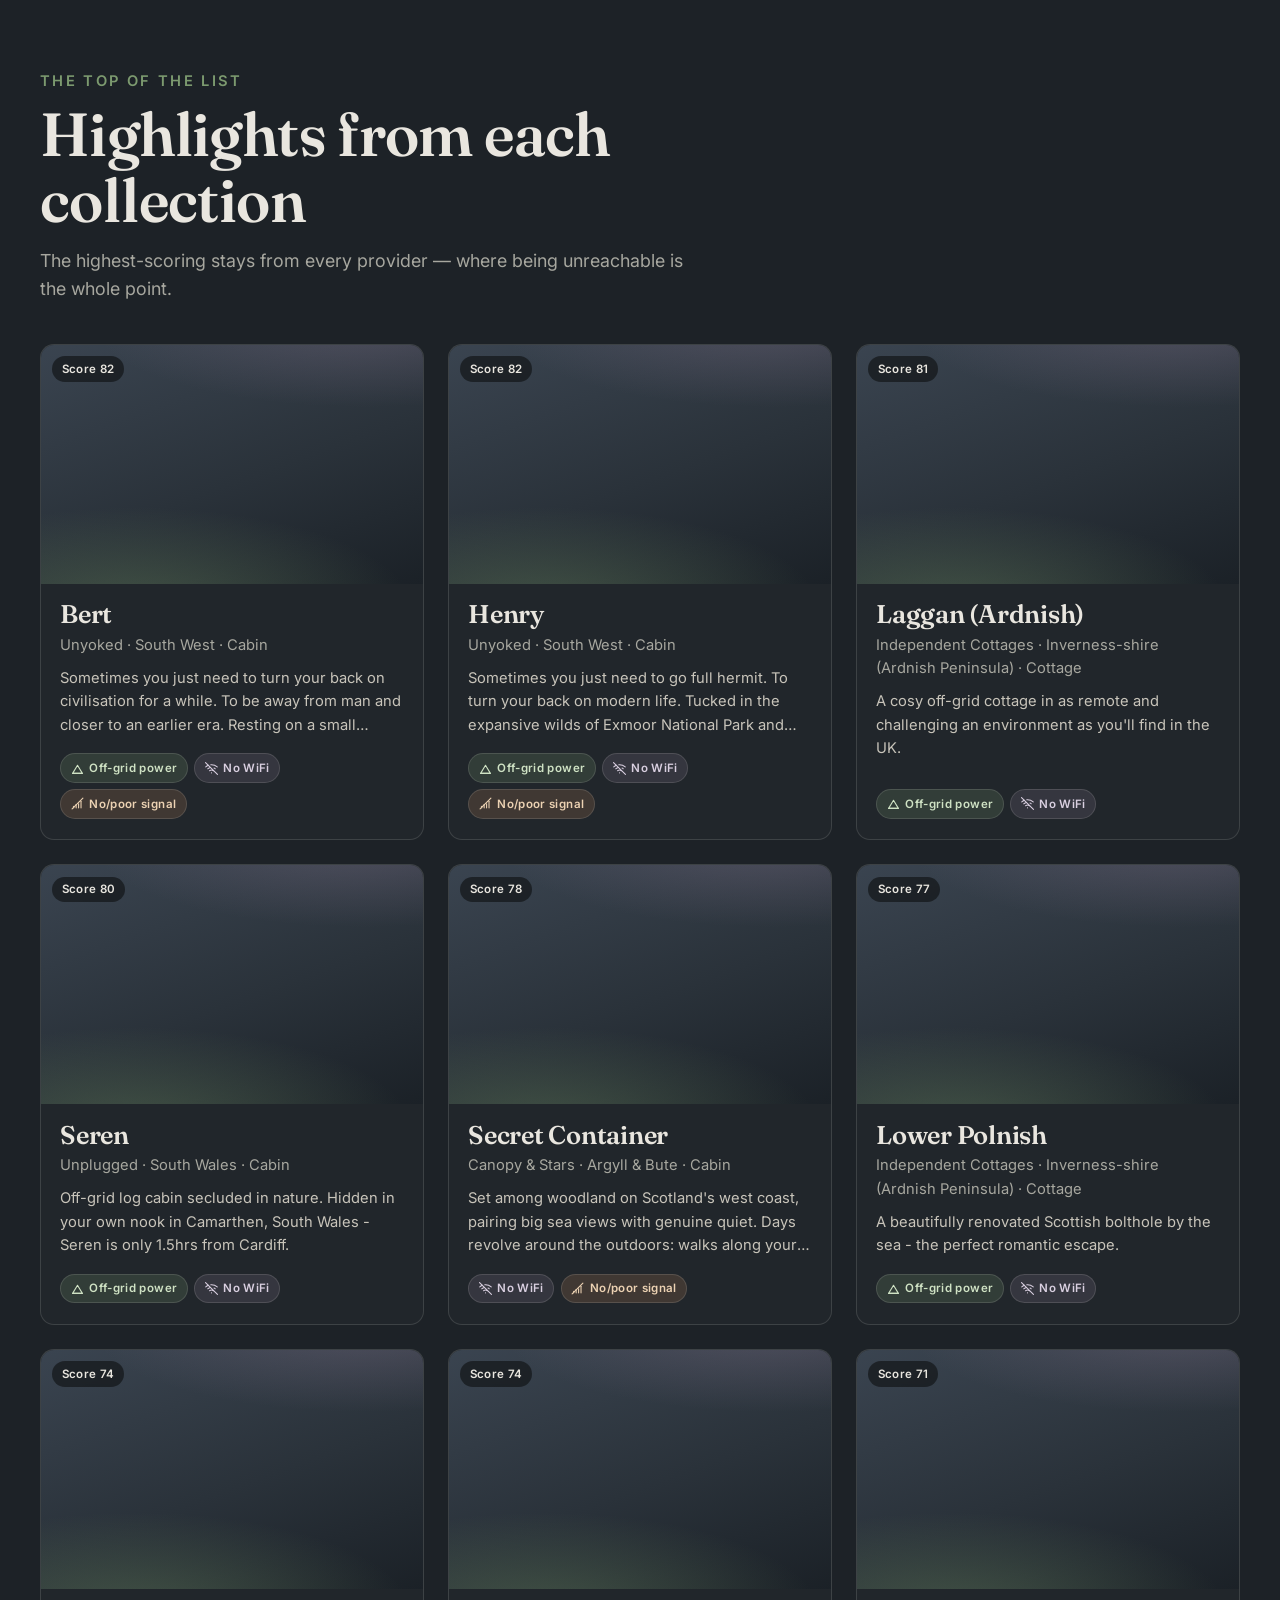
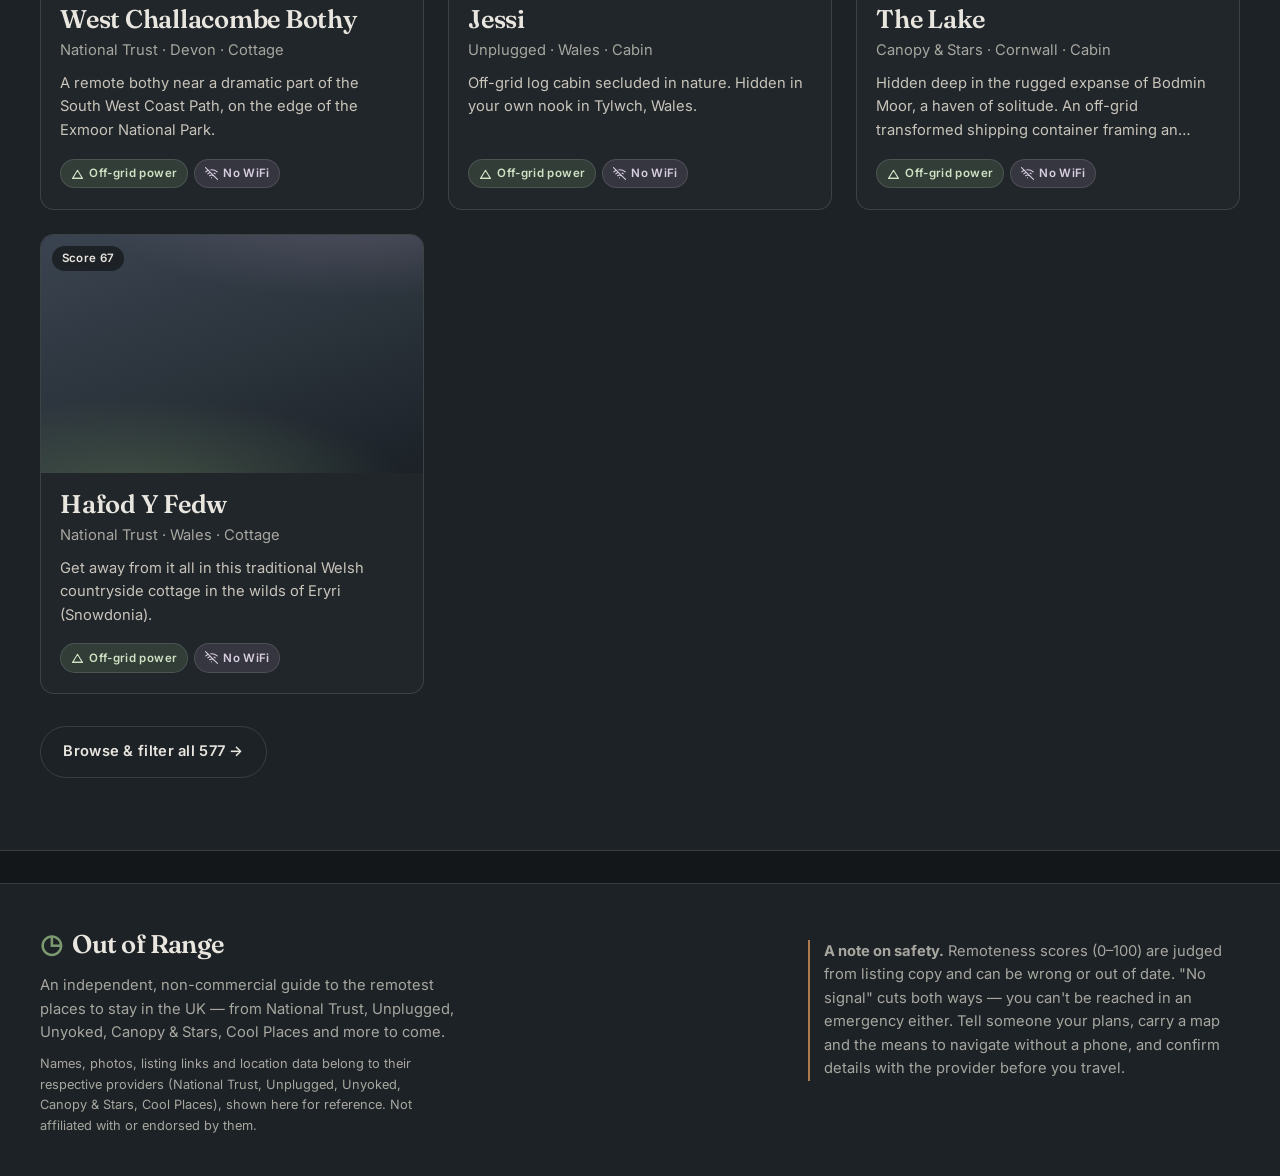
==== commit 57c27208: "Attribute Cool Places listings to their real bookable providers Cool Places is an enquiry-only aggre" ====
--- a/index.html
+++ b/index.html
@@ -97,7 +97,7 @@
     </div>
   </footer>
 
-  <script src="js/data.js?v=fb773a36"></script>
+  <script src="js/data.js?v=49d82343"></script>
   <script src="js/site.js?v=0c381d58"></script>
 </body>
 </html>
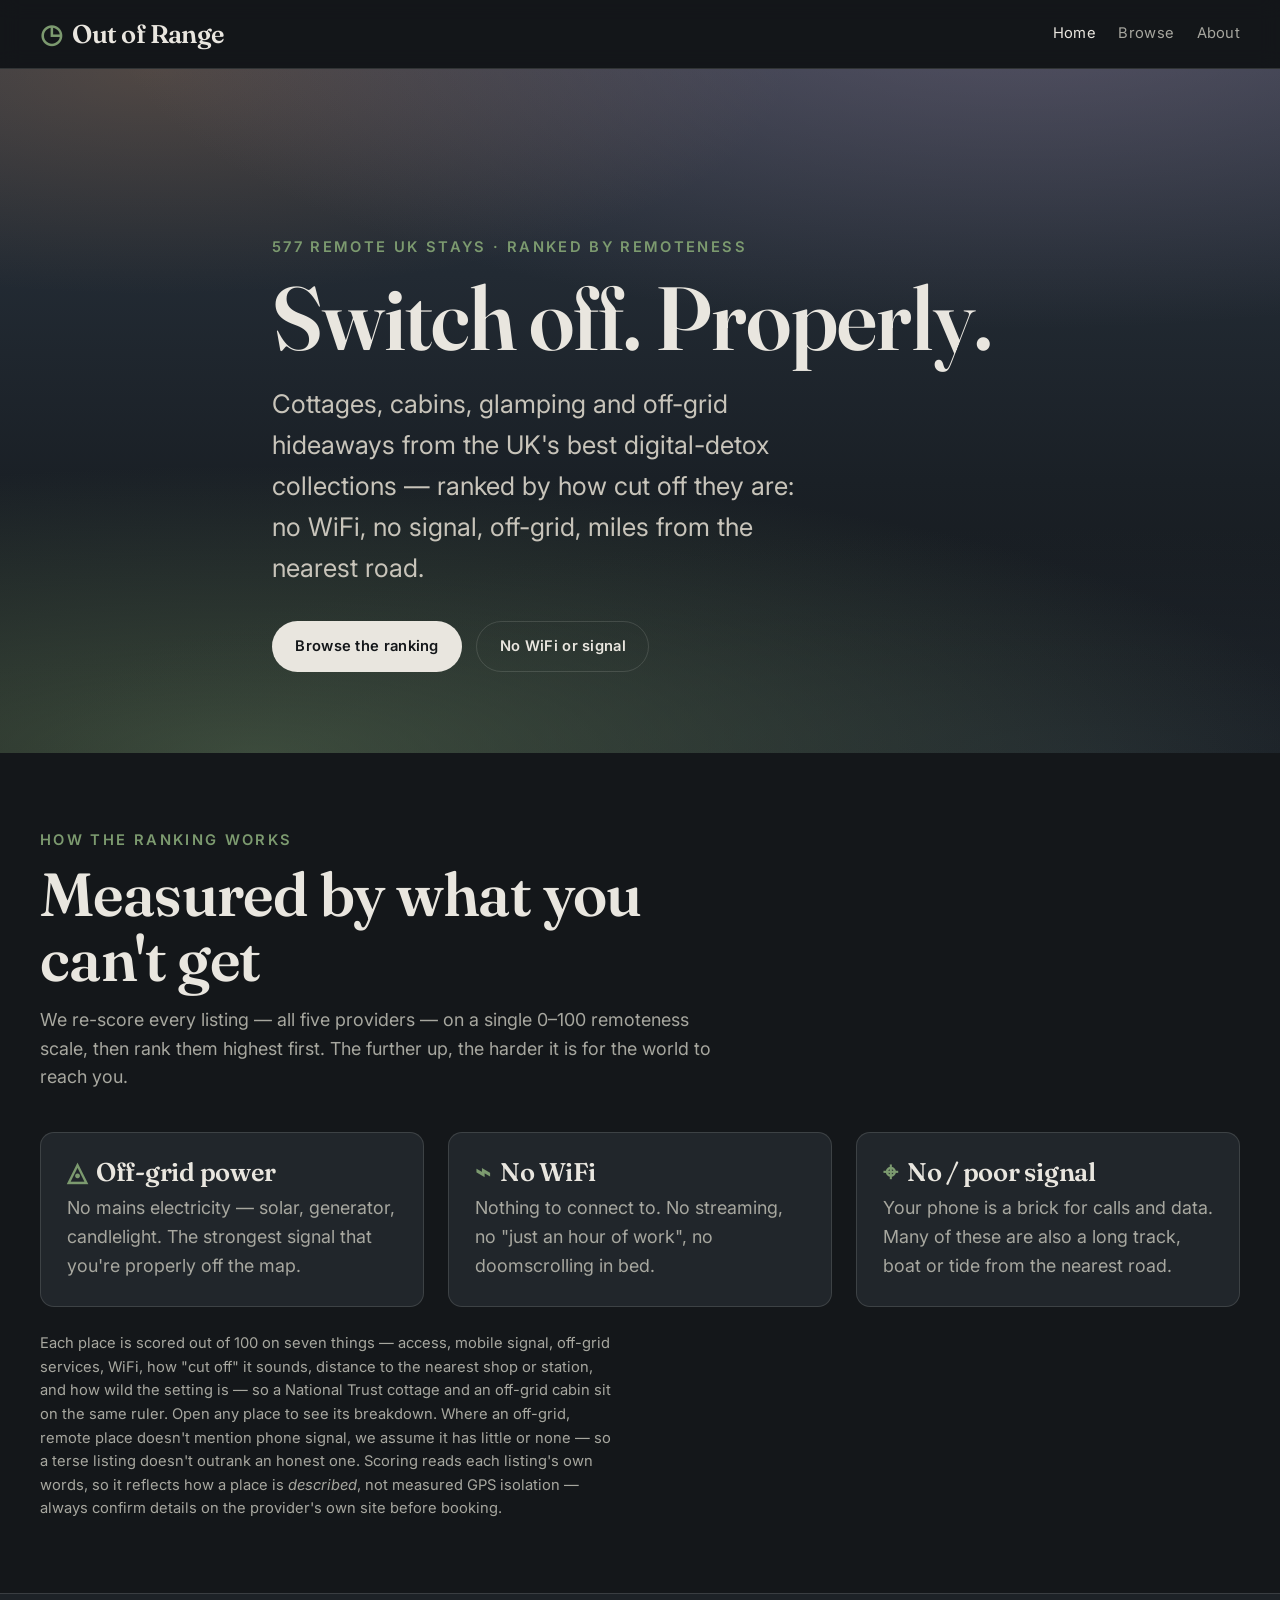
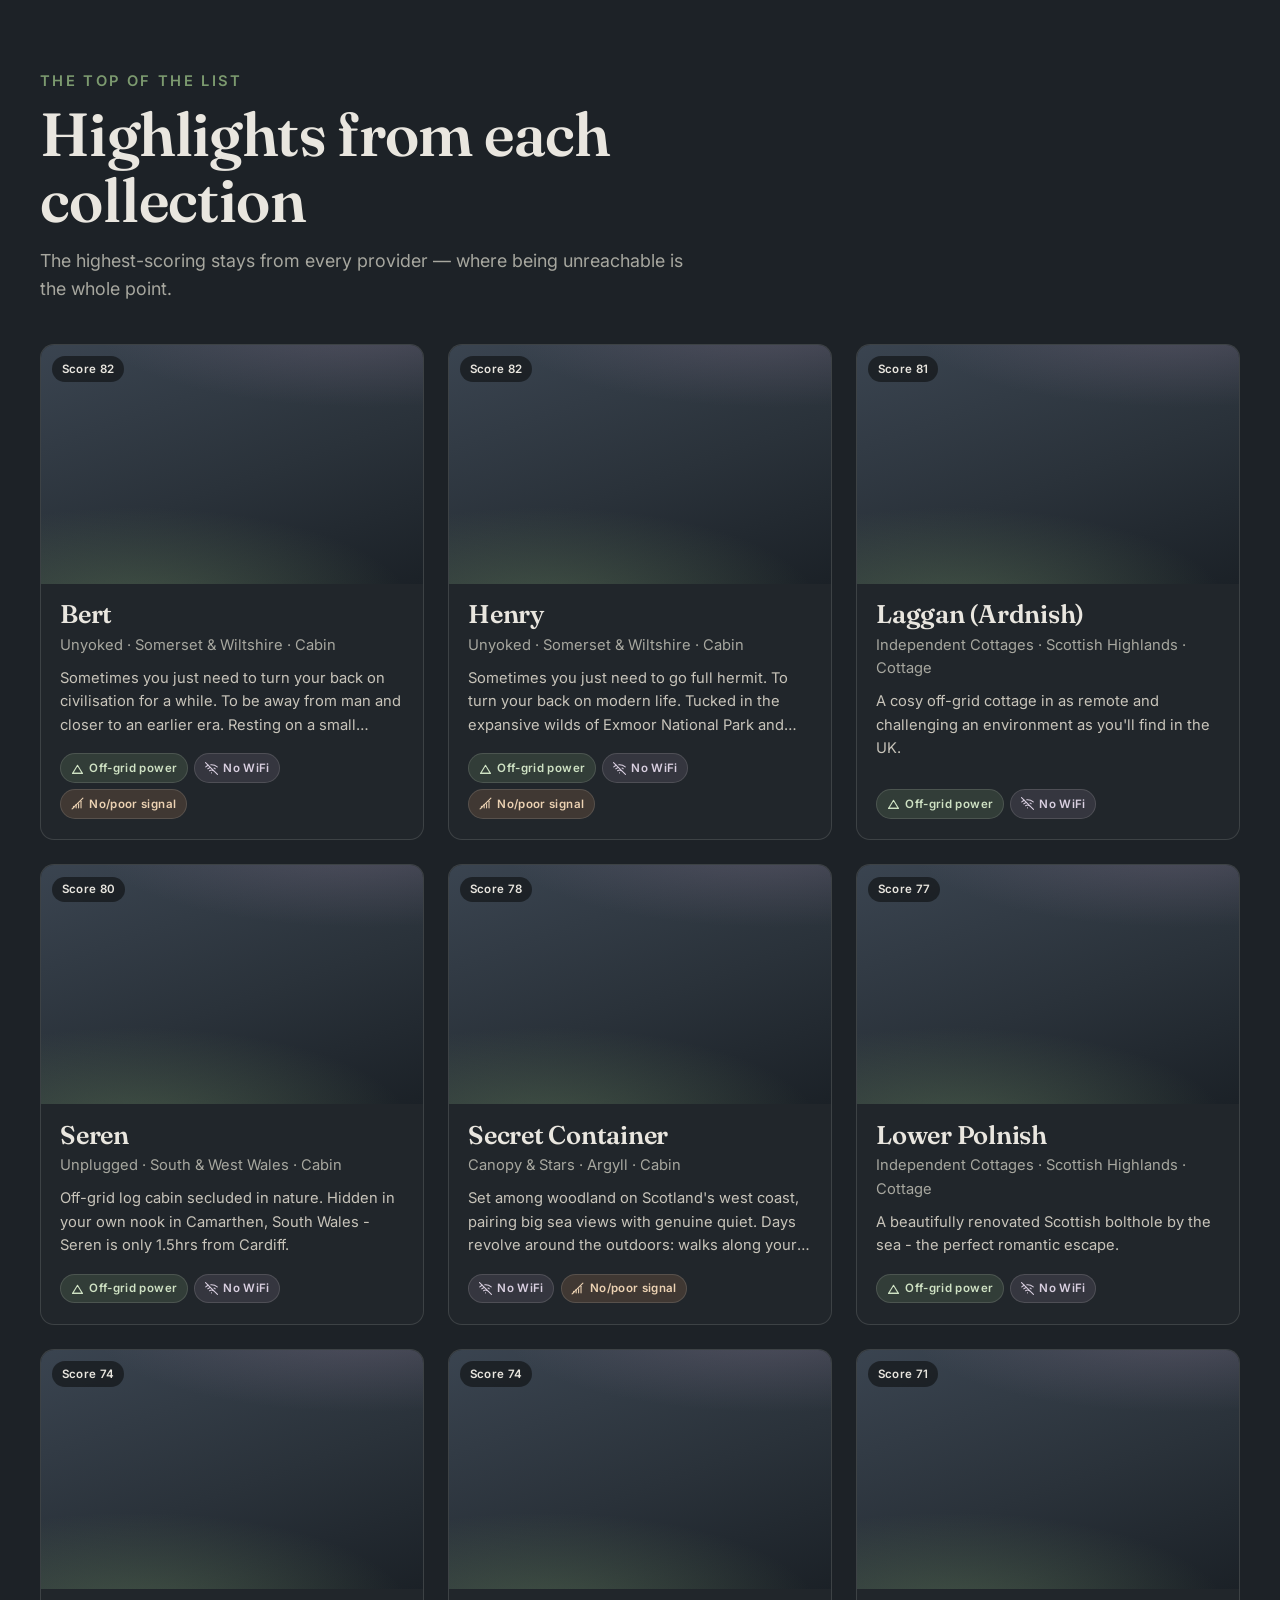
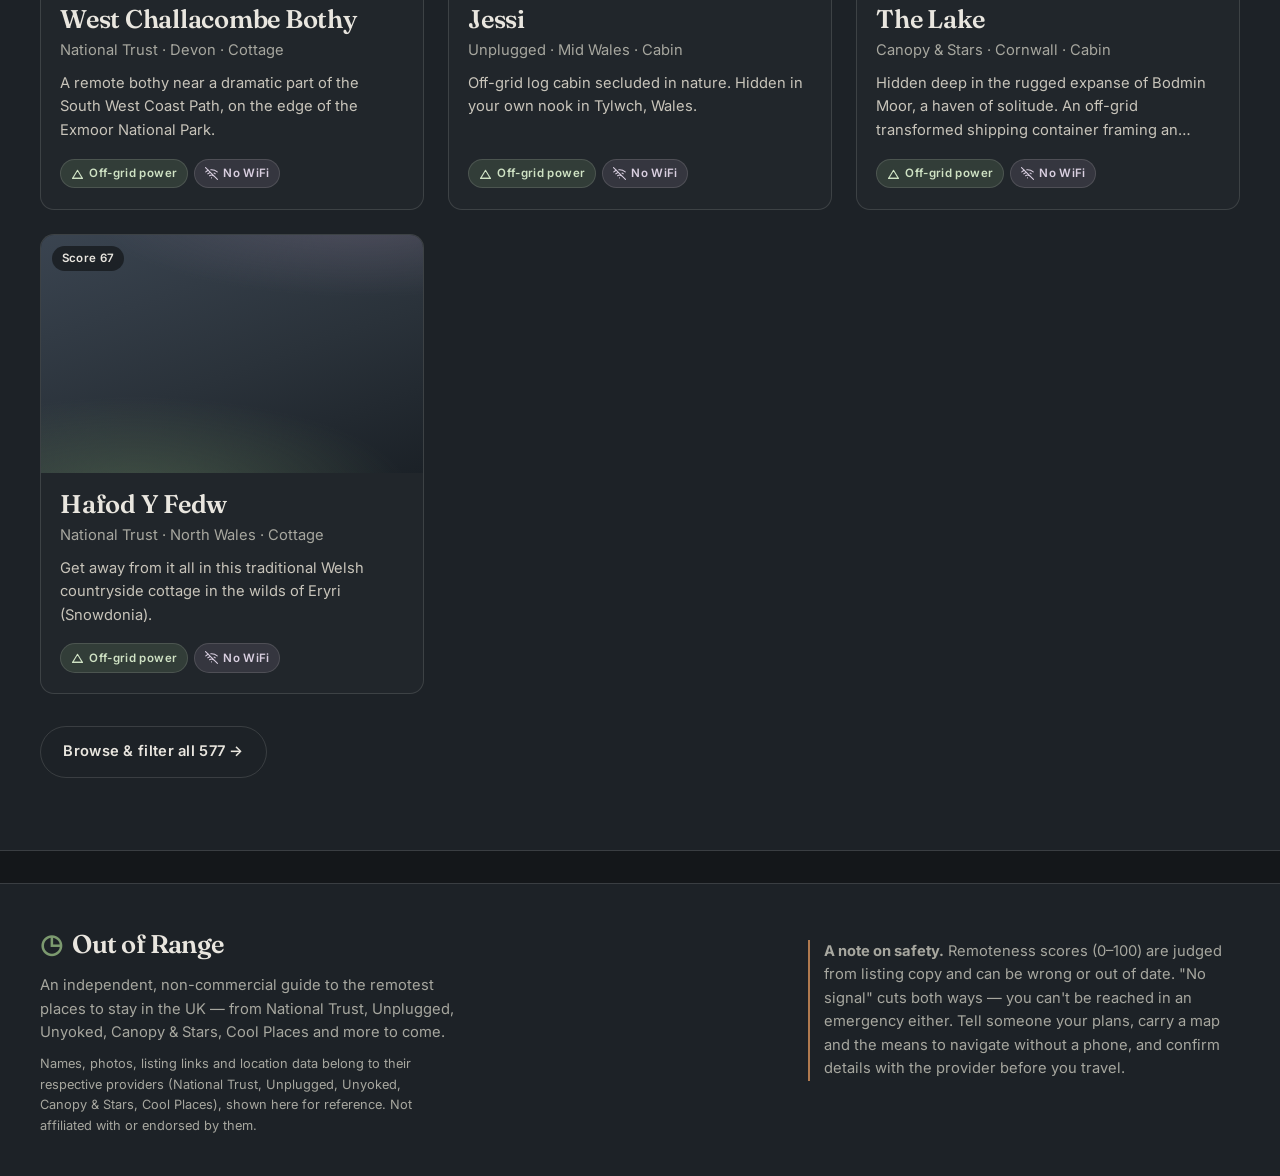
==== commit 6dab8393: "Simplify regions into a country-grouped travel taxonomy The Region filter had 65 messy values — coun" ====
--- a/index.html
+++ b/index.html
@@ -8,7 +8,7 @@
   <link rel="preconnect" href="https://fonts.googleapis.com">
   <link rel="preconnect" href="https://fonts.gstatic.com" crossorigin>
   <link href="https://fonts.googleapis.com/css2?family=Fraunces:opsz,wght@9..144,500;9..144,600&family=Inter:wght@400;500;600&display=swap" rel="stylesheet">
-  <link rel="stylesheet" href="css/styles.css?v=40389946">
+  <link rel="stylesheet" href="css/styles.css?v=2cc89dd8">
 </head>
 <body>
   <a class="skip-link" href="#main">Skip to content</a>
@@ -97,7 +97,7 @@
     </div>
   </footer>
 
-  <script src="js/data.js?v=49d82343"></script>
-  <script src="js/site.js?v=0c381d58"></script>
+  <script src="js/data.js?v=e5286a3f"></script>
+  <script src="js/site.js?v=6ce4e78b"></script>
 </body>
 </html>
--- a/css/styles.css
+++ b/css/styles.css
@@ -341,7 +341,14 @@
   padding: 1.3rem;
 }
 @media (min-width: 920px) {
-  .filters { position: sticky; inset-block-start: 5rem; }
+  .filters {
+    position: sticky;
+    inset-block-start: 5rem;
+    max-block-size: calc(100vh - 6rem);
+    overflow-y: auto;
+    overscroll-behavior: contain;
+    scrollbar-gutter: stable;
+  }
 }
 .filters h2 { font-size: var(--step-1); margin-block-end: 0.3rem; }
 .filter-group { border: 0; padding: 0; margin-block-start: 1.3rem; }
@@ -354,12 +361,15 @@
   margin-block-end: 0.6rem;
   padding: 0;
 }
-.filter-group--scroll {
-  max-block-size: 240px;
-  overflow-y: auto;
-  scrollbar-gutter: stable;
-  overscroll-behavior: contain;
-}
+.filter-subhead {
+  font-size: 0.7rem;
+  font-weight: 600;
+  letter-spacing: 0.06em;
+  text-transform: uppercase;
+  color: var(--accent);
+  margin-block: 0.9rem 0.2rem;
+}
+.filter-subhead:first-of-type { margin-block-start: 0.2rem; }
 .check {
   display: flex;
   align-items: center;
